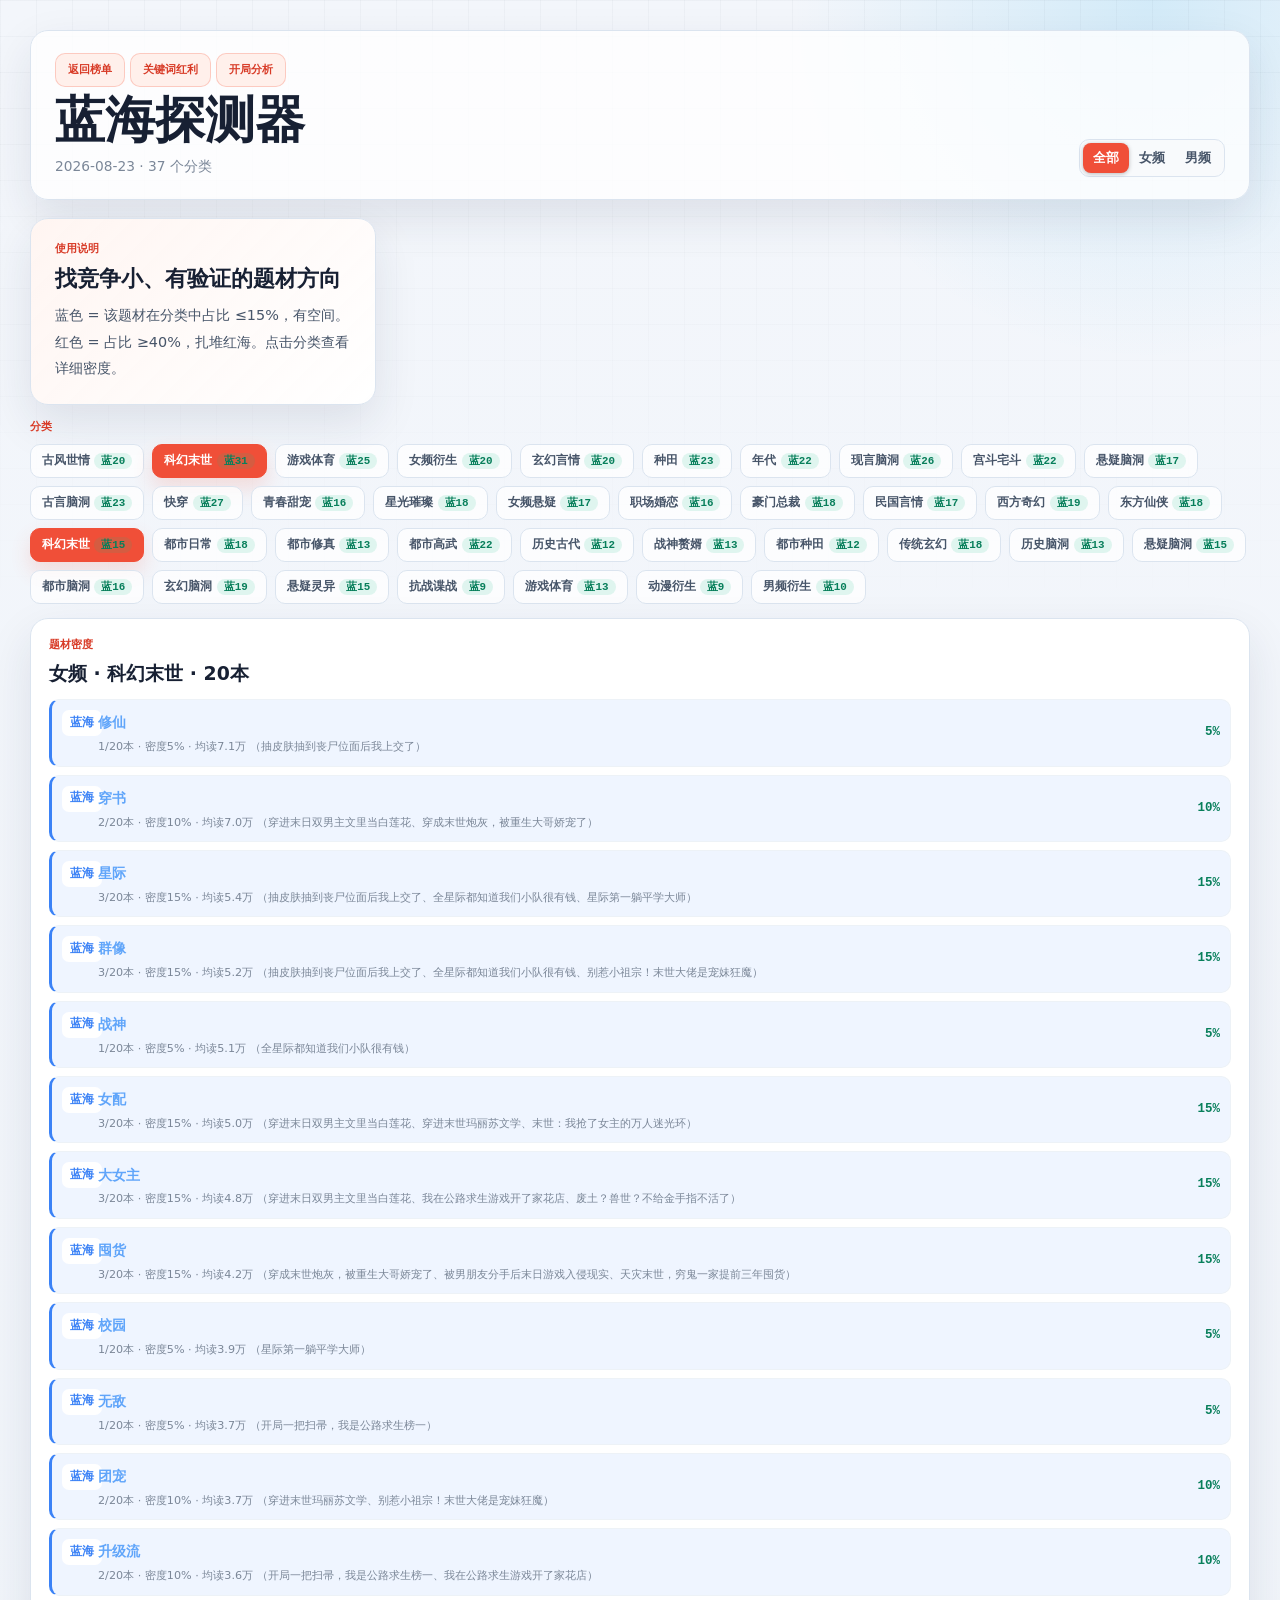
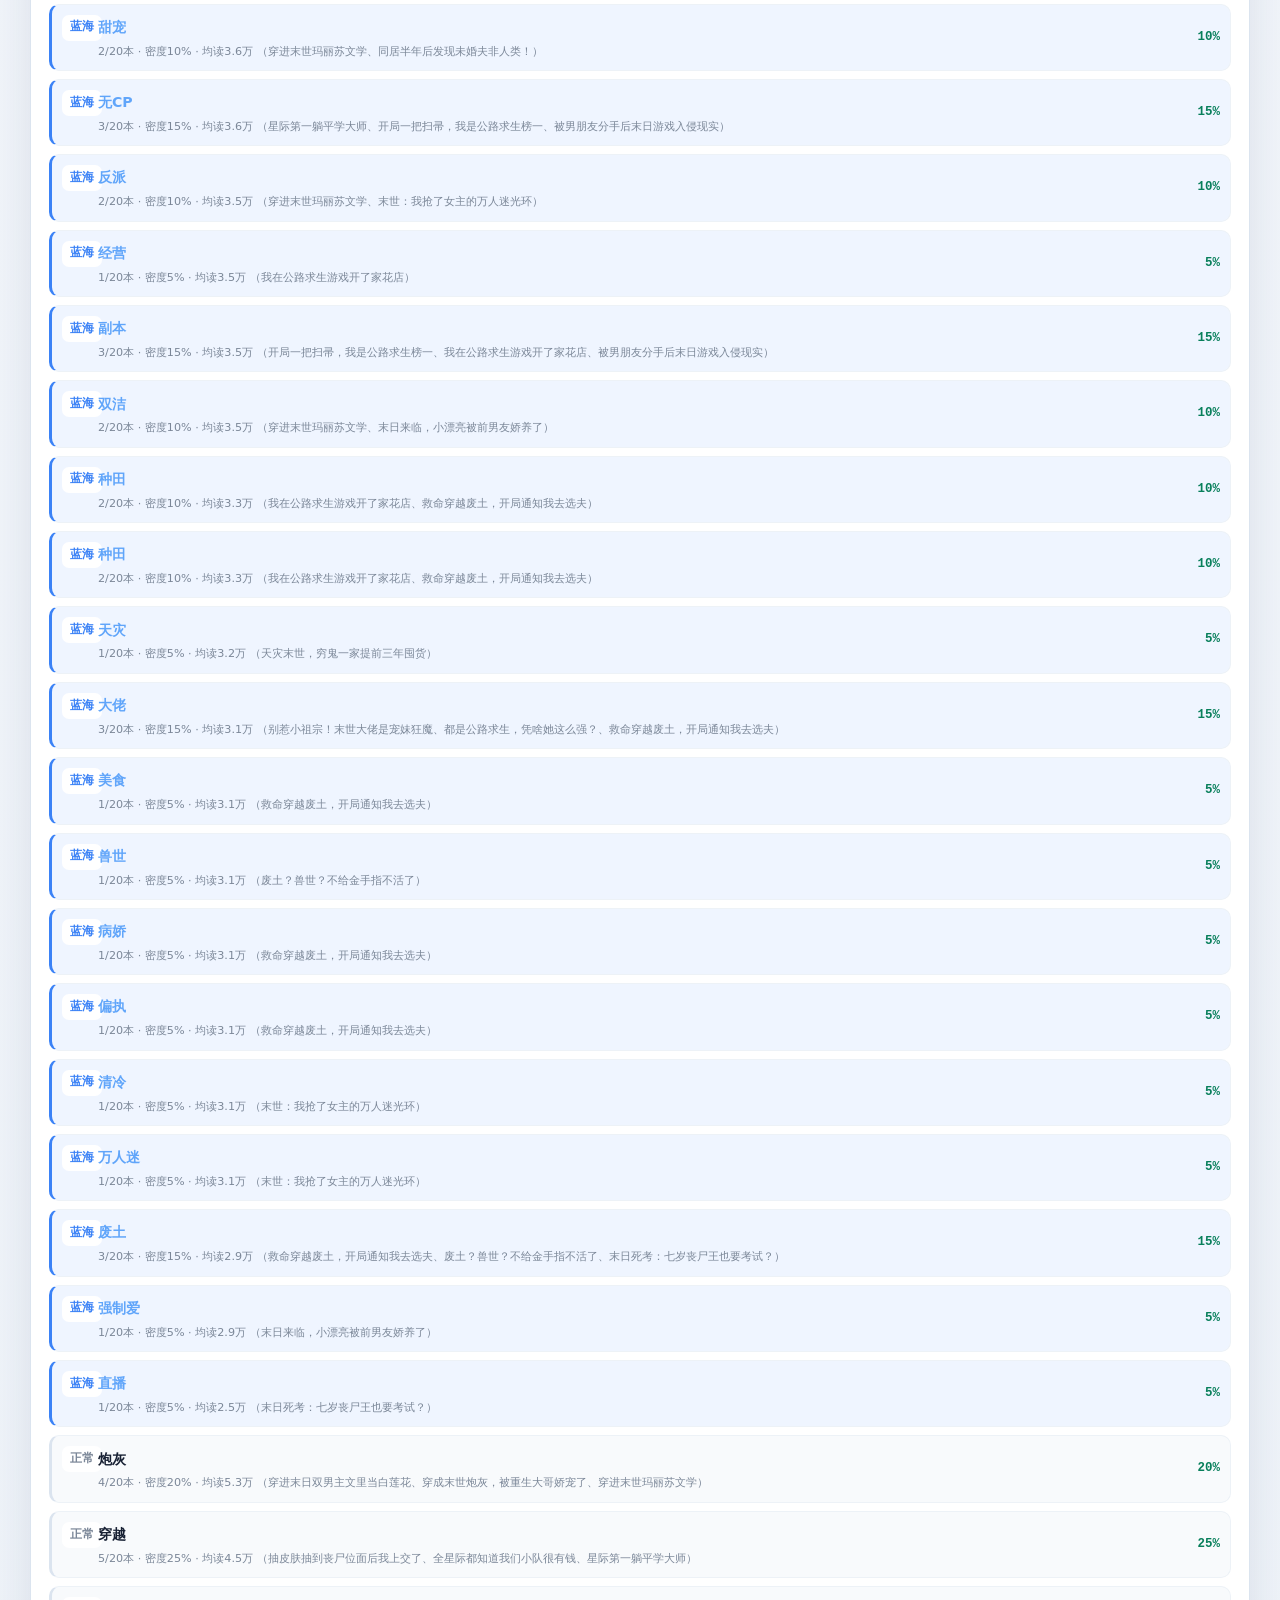
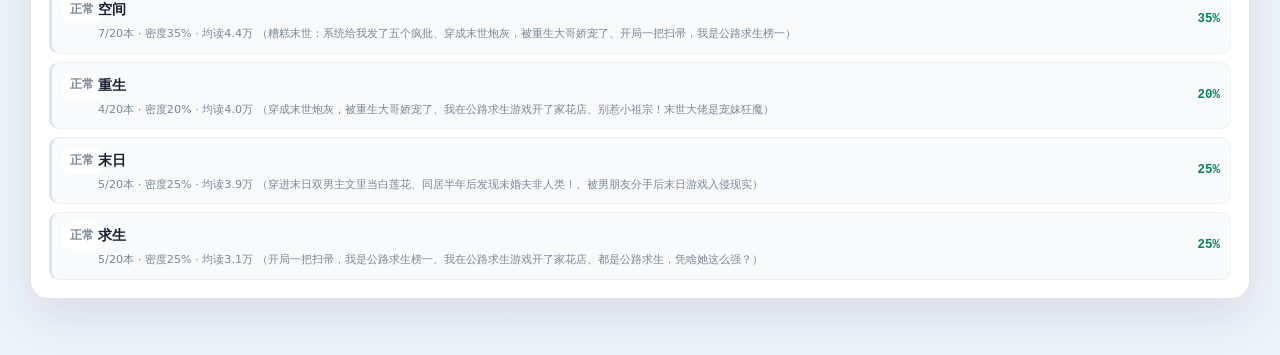
==== blueocean.html @ a1add248 "feat: 新增书名关键词分析 + 蓝海探测器 + 新上榜开局分析 三大作者辅助分析工具：  1. 书名关键词红利 (keyword.html)    - 统计上榜书名中高频关键词的出现频次和平均阅读" ====
<!DOCTYPE html>
<html lang="zh-CN">
<head>
    <meta charset="UTF-8">
    <meta name="viewport" content="width=device-width, initial-scale=1.0">
    <title>蓝海探测器 · 番茄新书榜</title>
    <link rel="stylesheet" href="css/style.css">
    <meta name="description" content="分析各分类题材密度，发现竞争蓝海方向。">
</head>
<body class="trend-page">
    <div class="trend-shell">
        <header class="trend-topbar">
            <div>
                <a href="index.html" class="back-link">返回榜单</a>
                <a href="keyword.html" class="back-link">关键词红利</a>
                <a href="opening.html" class="back-link">开局分析</a>
                <h1>蓝海探测器</h1>
                <p id="bo-subtitle">加载中...</p>
            </div>
            <div class="trend-controls">
                <div class="channel-switcher channel-switcher-inline">
                    <button class="channel-btn active" data-channel="all">全部</button>
                    <button class="channel-btn" data-channel="female">女频</button>
                    <button class="channel-btn" data-channel="male">男频</button>
                </div>
            </div>
        </header>

        <main>
            <section class="market-board">
                <article class="market-summary-card">
                    <span class="panel-kicker">使用说明</span>
                    <h2>找竞争小、有验证的题材方向</h2>
                    <p>蓝色 = 该题材在分类中占比 ≤15%，有空间。红色 = 占比 ≥40%，扎堆红海。点击分类查看详细密度。</p>
                </article>
            </section>

            <section class="type-filter-panel">
                <span class="panel-kicker">分类</span>
                <div id="bo-category-buttons" class="trend-category-buttons"></div>
            </section>

            <section class="trend-grid">
                <article class="trend-block trend-block-wide">
                    <span class="panel-kicker">题材密度</span>
                    <h2 id="bo-current-cat">请选择分类</h2>
                    <div id="bo-tag-list" class="compact-list"></div>
                </article>
            </section>
        </main>
    </div>
    <script src="js/blueocean.js"></script>
</body>
</html>
---- css/style.css ----
/* ============================================================
   Fanqie Rank Tracker - Tomato Signal Dashboard
   Based on Open Design "dashboard": compact cards, cool surfaces,
   status-first information design. Adapted with Fanqie tomato red
   and readable Chinese data typography.
   ============================================================ */

:root {
    --bg: #f3f6fb;
    --bg-strong: #e8eef7;
    --surface: #ffffff;
    --surface-soft: #f8fafc;
    --surface-tint: #fff4f0;
    --surface-cool: #eef6ff;
    --panel: rgba(255, 255, 255, 0.86);
    --panel-solid: #ffffff;
    --border: #dbe4ef;
    --border-soft: #edf2f7;
    --border-strong: #c8d4e3;

    --text-primary: #172033;
    --text-secondary: #475569;
    --text-muted: #7b8798;
    --text-faint: #a8b3c3;

    --accent: #f04f38;
    --accent-strong: #d83b27;
    --accent-soft: rgba(240, 79, 56, 0.1);
    --accent-wash: #fff0eb;
    --accent-on: #ffffff;

    --info: #0ea5e9;
    --info-soft: rgba(14, 165, 233, 0.1);
    --green: #10b981;
    --green-soft: rgba(16, 185, 129, 0.12);
    --red: #ef4444;
    --red-soft: rgba(239, 68, 68, 0.1);
    --amber: #f59e0b;
    --amber-soft: rgba(245, 158, 11, 0.13);
    --purple: #7c3aed;

    --shadow-card: 0 18px 46px rgba(25, 39, 64, 0.1);
    --shadow-hover: 0 22px 54px rgba(25, 39, 64, 0.16);
    --ring: 0 0 0 4px rgba(240, 79, 56, 0.14);

    --radius-xl: 18px;
    --radius-lg: 14px;
    --radius-md: 10px;
    --radius-sm: 7px;
    --radius-pill: 999px;

    --sidebar-w: 282px;
    --font-display: Inter, "PingFang SC", "Microsoft YaHei", system-ui, sans-serif;
    --font-body: Inter, "PingFang SC", "Microsoft YaHei", system-ui, sans-serif;
    --font-mono: "IBM Plex Mono", "SFMono-Regular", Consolas, ui-monospace, monospace;
}

* {
    box-sizing: border-box;
    margin: 0;
    padding: 0;
}

html {
    color-scheme: light;
}

body {
    min-height: 100vh;
    background:
        radial-gradient(circle at top left, rgba(240, 79, 56, 0.12), transparent 360px),
        radial-gradient(circle at 85% 0, rgba(14, 165, 233, 0.12), transparent 320px),
        linear-gradient(180deg, var(--bg) 0%, #eef3f9 100%);
    color: var(--text-primary);
    font-family: var(--font-body);
    font-size: 15px;
    line-height: 1.55;
    overflow-x: hidden;
    -webkit-font-smoothing: antialiased;
    text-rendering: optimizeLegibility;
}

body::before {
    content: "";
    position: fixed;
    inset: 0;
    pointer-events: none;
    background-image:
        linear-gradient(rgba(23, 32, 51, 0.035) 1px, transparent 1px),
        linear-gradient(90deg, rgba(23, 32, 51, 0.035) 1px, transparent 1px);
    background-size: 36px 36px;
    mask-image: linear-gradient(180deg, rgba(0, 0, 0, 0.85), transparent 70%);
    z-index: -1;
}

button,
select,
input {
    font: inherit;
}

button,
a,
select {
    -webkit-tap-highlight-color: transparent;
}

button:focus-visible,
a:focus-visible,
select:focus-visible,
input:focus-visible {
    outline: none;
    box-shadow: var(--ring);
}

::selection {
    background: rgba(240, 79, 56, 0.2);
    color: var(--text-primary);
}

::-webkit-scrollbar {
    width: 10px;
    height: 10px;
}

::-webkit-scrollbar-track {
    background: transparent;
}

::-webkit-scrollbar-thumb {
    background: #cbd6e4;
    border: 3px solid transparent;
    border-radius: var(--radius-pill);
    background-clip: content-box;
}

::-webkit-scrollbar-thumb:hover {
    background: #aebbd0;
    border: 3px solid transparent;
    background-clip: content-box;
}

.app-container {
    display: flex;
    min-height: 100vh;
}

/* ===== Sidebar ===== */
.sidebar {
    width: var(--sidebar-w);
    flex-shrink: 0;
    position: sticky;
    top: 0;
    z-index: 100;
    height: 100vh;
    padding: 24px 14px;
    overflow-y: auto;
    background: rgba(255, 255, 255, 0.78);
    border-right: 1px solid var(--border);
    backdrop-filter: blur(18px);
    -webkit-backdrop-filter: blur(18px);
    transition: transform 0.22s cubic-bezier(0.2, 0, 0, 1);
}

.sidebar-header {
    margin-bottom: 22px;
    padding: 14px 12px 18px;
    border-bottom: 1px solid var(--border-soft);
}

.sidebar-header h1 {
    position: relative;
    padding-left: 18px;
    color: var(--text-primary);
    font-family: var(--font-display);
    font-size: 1.2rem;
    font-weight: 760;
    line-height: 1.2;
}

.sidebar-header h1::before {
    content: "";
    position: absolute;
    left: 0;
    top: 0.18em;
    width: 8px;
    height: 1.05em;
    border-radius: var(--radius-pill);
    background: linear-gradient(180deg, var(--accent), var(--info));
}

.sidebar-subtitle {
    margin-top: 7px;
    color: var(--text-secondary);
    font-size: 0.78rem;
    font-weight: 650;
}

.update-date {
    display: inline-flex;
    margin-top: 10px;
    padding: 5px 8px;
    border: 1px solid var(--border);
    border-radius: var(--radius-sm);
    background: var(--surface-soft);
    color: var(--text-muted);
    font-family: var(--font-mono);
    font-size: 0.68rem;
    font-weight: 650;
}

/* ========== Channel Switcher ========== */
.channel-switcher {
    display: flex;
    gap: 0;
    margin-bottom: 12px;
    padding: 3px;
    background: var(--surface-soft);
    border: 1px solid var(--border);
    border-radius: var(--radius-md);
}

.channel-switcher.channel-switcher-inline {
    margin-bottom: 0;
    flex-shrink: 0;
}

.channel-btn {
    flex: 1;
    padding: 6px 12px;
    border: none;
    background: transparent;
    color: var(--text-secondary);
    font-size: 0.8rem;
    font-weight: 600;
    cursor: pointer;
    border-radius: calc(var(--radius-md) - 2px);
    transition: background-color 0.18s ease, color 0.18s ease;
    white-space: nowrap;
}

.channel-btn:hover {
    color: var(--text-primary);
    background: var(--surface);
}

.channel-btn.active {
    background: var(--accent);
    color: #fff;
    box-shadow: 0 1px 4px rgba(0,0,0,0.25);
}

.channel-switcher-inline .channel-btn {
    flex: 0 0 auto;
    padding: 5px 10px;
}

/* ========== Channel Headers in sidebar ========== */
.category-nav li.channel-header {
    min-height: auto;
    padding: 14px 10px 4px;
    font-size: 0.68rem;
    font-weight: 700;
    text-transform: uppercase;
    letter-spacing: 0.08em;
    color: var(--text-muted);
    cursor: default;
    border: none;
    background: transparent;
}

.category-nav li.channel-header:hover {
    background: transparent;
    color: var(--text-muted);
}

.category-nav ul {
    list-style: none;
}

.category-nav li {
    min-height: 38px;
    margin-bottom: 4px;
    padding: 9px 10px;
    border: 1px solid transparent;
    border-radius: var(--radius-md);
    color: var(--text-secondary);
    cursor: pointer;
    display: flex;
    align-items: center;
    justify-content: space-between;
    gap: 8px;
    font-size: 0.88rem;
    font-weight: 620;
    transition:
        background-color 0.18s ease,
        border-color 0.18s ease,
        color 0.18s ease,
        transform 0.18s ease;
}

.category-nav li:hover {
    background: var(--surface-soft);
    border-color: var(--border);
    color: var(--text-primary);
    transform: translateX(2px);
}

.category-nav li.active {
    background: var(--accent-wash);
    border-color: rgba(240, 79, 56, 0.22);
    color: var(--accent-strong);
}

.cat-badge {
    min-width: 28px;
    padding: 2px 7px;
    border-radius: var(--radius-pill);
    font-family: var(--font-mono);
    font-size: 0.68rem;
    font-weight: 760;
    text-align: center;
}

.cat-badge.new {
    background: var(--green-soft);
    color: #087f5b;
}

/* ===== Main Layout ===== */
.main-content {
    flex: 1;
    min-width: 0;
    padding: 28px 34px 48px;
}

.main-header {
    display: flex;
    align-items: flex-start;
    justify-content: space-between;
    gap: 20px;
    margin-bottom: 20px;
}

.header-left {
    flex-shrink: 0;
    min-width: 0;
}

.main-header h2 {
    color: var(--text-primary);
    font-family: var(--font-display);
    font-size: clamp(1.65rem, 2.4vw, 2.35rem);
    font-weight: 780;
    line-height: 1.08;
    letter-spacing: 0;
}

.main-header h2::after {
    content: "排名追踪 / 趋势信号";
    display: block;
    margin-top: 8px;
    color: var(--text-muted);
    font-family: var(--font-body);
    font-size: 0.78rem;
    font-weight: 650;
}

.ranking-basis-tag {
    display: inline-flex;
    margin-top: 10px;
    padding: 5px 8px;
    border: 1px solid rgba(240, 79, 56, 0.2);
    border-radius: var(--radius-sm);
    background: var(--accent-wash);
    color: var(--accent-strong);
    font-size: 0.7rem;
    font-weight: 720;
}

.header-right {
    display: flex;
    align-items: center;
    justify-content: flex-end;
    flex-wrap: wrap;
    gap: 10px;
}

.github-link-btn,
.shorts-link-btn,
.trend-link-btn,
.preset-btn,
.date-picker-btn,
.date-nav-btn,
.mobile-menu-btn,
.range-btn,
.category-chip,
.back-link,
.source-link-btn,
.hot-type-row,
.book-copy-btn {
    transition:
        background-color 0.18s ease,
        border-color 0.18s ease,
        color 0.18s ease,
        box-shadow 0.18s ease,
        transform 0.18s ease;
}

.github-link-btn {
    min-height: 36px;
    padding: 8px 12px;
    border: 1px solid var(--border);
    border-radius: var(--radius-md);
    background: var(--surface);
    color: var(--text-primary);
    display: inline-flex;
    align-items: center;
    justify-content: center;
    gap: 7px;
    font-size: 0.78rem;
    font-weight: 760;
    text-decoration: none;
    white-space: nowrap;
}

.github-link-btn svg {
    width: 16px;
    height: 16px;
    fill: currentColor;
    flex: 0 0 auto;
}

.github-link-btn:hover {
    border-color: var(--text-primary);
    background: var(--text-primary);
    color: #ffffff;
    transform: translateY(-1px);
}

.shorts-link-btn {
    min-height: 36px;
    padding: 8px 14px;
    border: 1px solid rgba(240, 79, 56, 0.28);
    border-radius: var(--radius-md);
    background: var(--surface);
    color: var(--accent-strong);
    display: inline-flex;
    align-items: center;
    justify-content: center;
    font-size: 0.78rem;
    font-weight: 760;
    text-decoration: none;
    white-space: nowrap;
}

.shorts-link-btn:hover {
    border-color: var(--accent);
    background: var(--accent-wash);
    transform: translateY(-1px);
}

.trend-link-btn {
    min-height: 36px;
    padding: 8px 14px;
    border: 1px solid rgba(240, 79, 56, 0.24);
    border-radius: var(--radius-md);
    background: var(--accent);
    color: var(--accent-on);
    display: inline-flex;
    align-items: center;
    justify-content: center;
    font-size: 0.78rem;
    font-weight: 760;
    text-decoration: none;
    white-space: nowrap;
    box-shadow: 0 10px 20px rgba(240, 79, 56, 0.18);
}

.trend-link-btn:hover {
    background: var(--accent-strong);
    transform: translateY(-1px);
}

.date-presets,
.trend-range {
    display: inline-flex;
    gap: 4px;
    padding: 4px;
    border: 1px solid var(--border);
    border-radius: var(--radius-md);
    background: rgba(255, 255, 255, 0.7);
}

.preset-btn,
.range-btn {
    height: 28px;
    padding: 0 12px;
    border: 0;
    border-radius: var(--radius-sm);
    background: transparent;
    color: var(--text-muted);
    cursor: pointer;
    font-size: 0.75rem;
    font-weight: 720;
    white-space: nowrap;
}

.preset-btn:hover,
.range-btn:hover {
    background: var(--surface-soft);
    color: var(--text-primary);
}

.preset-btn.active,
.range-btn.active {
    background: var(--text-primary);
    color: #ffffff;
}

.date-picker-wrap {
    display: inline-flex;
    align-items: center;
    gap: 5px;
    position: relative;
}

.date-picker-btn {
    min-height: 36px;
    padding: 8px 12px;
    border: 1px solid var(--border);
    border-radius: var(--radius-md);
    background: var(--surface);
    color: var(--text-secondary);
    cursor: pointer;
    display: inline-flex;
    align-items: center;
    gap: 7px;
    font-family: var(--font-mono);
    font-size: 0.76rem;
    font-weight: 650;
    white-space: nowrap;
}

.date-picker-btn:hover {
    border-color: rgba(240, 79, 56, 0.28);
    color: var(--accent-strong);
}

.date-picker-btn .date-icon {
    color: var(--accent);
    font-size: 0.76rem;
}

.date-nav-btn {
    width: 34px;
    height: 34px;
    border: 1px solid var(--border);
    border-radius: var(--radius-md);
    background: var(--surface);
    color: var(--text-muted);
    cursor: pointer;
    display: inline-flex;
    align-items: center;
    justify-content: center;
    font-size: 0.68rem;
}

.date-nav-btn:hover:not(:disabled) {
    border-color: var(--accent);
    color: var(--accent-strong);
    transform: translateY(-1px);
}

.date-nav-btn:disabled {
    opacity: 0.42;
    cursor: not-allowed;
}

.date-picker-btn.is-historical {
    background: var(--accent-wash);
    border-color: rgba(240, 79, 56, 0.28);
    color: var(--accent-strong);
}

.date-input-hidden {
    position: absolute;
    top: 100%;
    right: 0;
    width: 0;
    height: 0;
    border: 0;
    opacity: 0;
    pointer-events: none;
}

.mobile-menu-btn {
    display: none;
    width: 38px;
    height: 38px;
    border: 1px solid var(--border);
    border-radius: var(--radius-md);
    background: var(--surface);
    color: var(--text-primary);
    cursor: pointer;
    font-size: 1rem;
}

.mobile-menu-btn:hover {
    border-color: var(--accent);
    color: var(--accent);
}

/* ===== Trend Panel ===== */
.trend-panel {
    display: grid;
    grid-template-columns: 1fr;
    margin-bottom: 20px;
}

.trend-ai {
    position: relative;
    min-height: 160px;
    padding: 22px 24px 24px;
    border: 1px solid rgba(240, 79, 56, 0.18);
    border-radius: var(--radius-xl);
    background:
        linear-gradient(135deg, rgba(255, 244, 240, 0.9), rgba(255, 255, 255, 0.96)),
        var(--surface);
    box-shadow: var(--shadow-card);
    overflow: hidden;
}

.trend-ai::before {
    content: "";
    position: absolute;
    inset: 0 auto 0 0;
    width: 5px;
    background: linear-gradient(180deg, var(--accent), var(--amber), var(--info));
}

.ai-label,
.panel-kicker,
.back-link {
    color: var(--accent-strong);
    font-family: var(--font-mono);
    font-size: 0.68rem;
    font-weight: 760;
    letter-spacing: 0;
    text-transform: uppercase;
}

.ai-label {
    margin-bottom: 12px;
}

.ai-content {
    color: var(--text-secondary);
    font-size: 0.92rem;
    line-height: 1.85;
    white-space: pre-wrap;
    user-select: text;
}

.ai-content strong,
.summary-item strong {
    padding: 1px 5px;
    border-radius: 4px;
    background: var(--accent-soft);
    color: var(--accent-strong);
    font-weight: 760;
}

.ai-content em {
    color: #087f5b;
    font-style: normal;
    font-weight: 720;
}

.ai-content .cursor {
    display: inline-block;
    width: 2px;
    height: 1.05em;
    margin-left: 2px;
    background: var(--accent);
    vertical-align: text-bottom;
    animation: blink 0.8s steps(1) infinite;
}

@keyframes blink {
    0%, 100% { opacity: 1; }
    50% { opacity: 0; }
}

.ai-loading,
.muted-line {
    color: var(--text-muted);
    font-size: 0.86rem;
}

/* ===== Book Grid ===== */
.books-waterfall {
    display: grid;
    grid-template-columns: repeat(auto-fill, minmax(292px, 1fr));
    gap: 16px;
    align-items: start;
}

.book-card {
    position: relative;
    display: grid;
    grid-template-columns: 98px minmax(0, 1fr);
    min-height: 188px;
    overflow: hidden;
    border: 1px solid var(--border);
    border-radius: var(--radius-xl);
    background: var(--surface);
    color: inherit;
    text-decoration: none;
    box-shadow: var(--shadow-card);
    user-select: text;
    -webkit-user-select: text;
    transition:
        border-color 0.2s ease,
        box-shadow 0.2s ease,
        transform 0.2s ease;
}

.book-card:hover {
    border-color: rgba(240, 79, 56, 0.3);
    box-shadow: var(--shadow-hover);
    transform: translateY(-3px);
}

.book-cover {
    min-height: 188px;
    background:
        linear-gradient(135deg, rgba(240, 79, 56, 0.18), rgba(14, 165, 233, 0.12)),
        var(--surface-cool);
    overflow: hidden;
    position: relative;
}

.book-cover img {
    width: 100%;
    height: 100%;
    min-height: 188px;
    object-fit: cover;
    display: block;
    transition: transform 0.5s ease;
}

.book-card:hover .book-cover img {
    transform: scale(1.04);
}

.no-cover {
    height: 100%;
    min-height: 188px;
    padding: 12px;
    color: var(--text-muted);
    display: flex;
    align-items: center;
    justify-content: center;
    font-size: 0.78rem;
    text-align: center;
}

.book-info {
    min-width: 0;
    padding: 14px 14px 13px;
    display: flex;
    flex-direction: column;
    gap: 8px;
}

.book-title {
    color: var(--text-primary);
    display: -webkit-box;
    overflow: hidden;
    font-family: var(--font-display);
    font-size: 0.98rem;
    font-weight: 760;
    letter-spacing: 0;
    line-height: 1.45;
    -webkit-box-orient: vertical;
    -webkit-line-clamp: 2;
}

.book-meta {
    display: flex;
    align-items: center;
    justify-content: space-between;
    gap: 8px;
    color: var(--text-muted);
    font-size: 0.75rem;
}

.book-author {
    min-width: 0;
    overflow: hidden;
    color: var(--text-secondary);
    font-weight: 650;
    text-overflow: ellipsis;
    white-space: nowrap;
}

.book-reads {
    flex-shrink: 0;
    padding: 3px 7px;
    border: 1px solid rgba(240, 79, 56, 0.18);
    border-radius: var(--radius-pill);
    background: var(--accent-wash);
    color: var(--accent-strong);
    font-family: var(--font-mono);
    font-size: 0.68rem;
    font-weight: 700;
}

.book-intro {
    color: var(--text-muted);
    display: -webkit-box;
    overflow: hidden;
    font-size: 0.78rem;
    line-height: 1.65;
    -webkit-box-orient: vertical;
    -webkit-line-clamp: 3;
}

.book-rank {
    position: absolute;
    left: 10px;
    top: 10px;
    z-index: 10;
    min-width: 32px;
    padding: 4px 8px;
    border: 1px solid rgba(255, 255, 255, 0.42);
    border-radius: var(--radius-md);
    background: rgba(23, 32, 51, 0.78);
    color: #ffffff;
    font-family: var(--font-mono);
    font-size: 0.76rem;
    font-weight: 800;
    text-align: center;
    backdrop-filter: blur(10px);
    -webkit-backdrop-filter: blur(10px);
}

.rank-1 {
    background: linear-gradient(135deg, #ff6a3d, #f59e0b);
    border-color: transparent;
}

.rank-2 {
    background: linear-gradient(135deg, #64748b, #94a3b8);
    border-color: transparent;
}

.rank-3 {
    background: linear-gradient(135deg, #9a6b3d, #d19b61);
    border-color: transparent;
}

.book-change {
    position: absolute;
    right: 10px;
    top: 10px;
    z-index: 10;
    padding: 4px 8px;
    border-radius: var(--radius-md);
    background: rgba(255, 255, 255, 0.86);
    border: 1px solid var(--border);
    font-family: var(--font-mono);
    font-size: 0.68rem;
    font-weight: 800;
    backdrop-filter: blur(10px);
    -webkit-backdrop-filter: blur(10px);
}

.book-change.up {
    color: #087f5b;
}

.book-change.down {
    color: #b91c1c;
}

.book-change.new {
    color: #9a5b00;
}

.book-copy-btn {
    width: max-content;
    max-width: 100%;
    margin-top: auto;
    padding: 6px 10px;
    border: 1px solid var(--border);
    border-radius: var(--radius-md);
    background: var(--surface-soft);
    color: var(--text-secondary);
    cursor: pointer;
    font-size: 0.74rem;
    font-weight: 720;
    white-space: nowrap;
}

.book-copy-btn:hover {
    border-color: rgba(240, 79, 56, 0.28);
    background: var(--accent-wash);
    color: var(--accent-strong);
    transform: translateY(-1px);
}

.book-copy-btn.copied {
    border-color: rgba(16, 185, 129, 0.24);
    background: var(--green-soft);
    color: #087f5b;
}

.empty-state {
    grid-column: 1 / -1;
    padding: 56px 20px;
    border: 1px dashed var(--border-strong);
    border-radius: var(--radius-xl);
    background: rgba(255, 255, 255, 0.72);
    color: var(--text-secondary);
    text-align: center;
}

.empty-state p {
    margin-bottom: 6px;
    font-size: 1rem;
    font-weight: 720;
}

.empty-state .empty-hint {
    color: var(--text-muted);
    font-size: 0.84rem;
    font-weight: 500;
}

/* ===== Book Detail Page ===== */
.book-page {
    min-height: 100vh;
}

.book-shell {
    width: min(1120px, calc(100% - 48px));
    margin: 0 auto;
    padding: 28px 0 56px;
}

.book-topbar {
    margin-bottom: 16px;
    display: flex;
    align-items: center;
    justify-content: space-between;
    gap: 12px;
}

.book-detail-page {
    display: grid;
    gap: 16px;
}

.book-loading,
.book-empty-state {
    padding: 42px 24px;
    border: 1px solid var(--border);
    border-radius: var(--radius-xl);
    background: var(--panel-solid);
    color: var(--text-secondary);
    box-shadow: var(--shadow-card);
    text-align: center;
}

.book-empty-state p {
    margin-bottom: 14px;
    font-weight: 720;
}

.book-detail-hero {
    padding: 22px;
    border: 1px solid var(--border);
    border-radius: var(--radius-xl);
    background:
        linear-gradient(135deg, rgba(255, 244, 240, 0.88), rgba(255, 255, 255, 0.95)),
        var(--surface);
    box-shadow: var(--shadow-card);
    display: grid;
    grid-template-columns: 180px minmax(0, 1fr);
    gap: 22px;
}

.detail-cover {
    min-height: 256px;
    overflow: hidden;
    border-radius: var(--radius-lg);
    background:
        linear-gradient(135deg, rgba(240, 79, 56, 0.18), rgba(14, 165, 233, 0.12)),
        var(--surface-cool);
}

.detail-cover img {
    width: 100%;
    height: 100%;
    min-height: 256px;
    object-fit: cover;
    display: block;
}

.detail-main {
    min-width: 0;
    display: flex;
    flex-direction: column;
    align-items: flex-start;
}

.detail-main h1 {
    margin-bottom: 8px;
    color: var(--text-primary);
    font-family: var(--font-display);
    font-size: clamp(1.7rem, 3vw, 2.6rem);
    font-weight: 800;
    line-height: 1.12;
}

.detail-author {
    color: var(--text-secondary);
    font-size: 0.9rem;
    font-weight: 650;
}

.detail-stats {
    width: 100%;
    margin: 18px 0;
    display: grid;
    grid-template-columns: repeat(3, minmax(0, 1fr));
    gap: 10px;
}

.detail-stats span {
    min-width: 0;
    padding: 12px;
    border: 1px solid var(--border-soft);
    border-radius: var(--radius-md);
    background: rgba(255, 255, 255, 0.7);
}

.detail-stats strong,
.detail-stats small {
    display: block;
}

.detail-stats strong {
    color: var(--accent-strong);
    font-family: var(--font-mono);
    font-size: 1rem;
    font-weight: 800;
}

.detail-stats small {
    margin-top: 4px;
    color: var(--text-muted);
    font-size: 0.72rem;
    font-weight: 700;
}

.detail-intro {
    color: var(--text-secondary);
    font-size: 0.92rem;
    line-height: 1.9;
}

.source-link-btn {
    min-height: 38px;
    padding: 9px 14px;
    border: 1px solid rgba(240, 79, 56, 0.24);
    border-radius: var(--radius-md);
    background: var(--accent);
    color: var(--accent-on);
    display: inline-flex;
    align-items: center;
    justify-content: center;
    font-size: 0.82rem;
    font-weight: 760;
    text-decoration: none;
    white-space: nowrap;
    box-shadow: 0 10px 20px rgba(240, 79, 56, 0.18);
}

.detail-actions {
    margin-top: 18px;
    display: flex;
    flex-wrap: wrap;
    gap: 10px;
}

.detail-actions .book-copy-btn {
    min-height: 38px;
    margin-top: 0;
}

.source-link-btn:hover {
    background: var(--accent-strong);
    transform: translateY(-1px);
}

.book-detail-grid {
    display: grid;
    grid-template-columns: minmax(0, 1.4fr) minmax(280px, 0.8fr);
    gap: 16px;
}

.detail-panel {
    padding: 18px;
    border: 1px solid var(--border);
    border-radius: var(--radius-xl);
    background: var(--panel-solid);
    box-shadow: var(--shadow-card);
}

.detail-panel h2 {
    margin-bottom: 14px;
    color: var(--text-primary);
    font-size: 1.18rem;
    font-weight: 760;
}

.reads-chart-wrap {
    width: 100%;
    overflow-x: auto;
}

.reads-chart-frame {
    position: relative;
    min-width: 620px;
}

.reads-chart {
    display: block;
    width: 100%;
    height: auto;
}

.chart-grid {
    stroke: rgba(219, 228, 239, 0.72);
    stroke-width: 1;
}

.chart-axis-base {
    stroke: var(--border-strong);
    stroke-width: 1;
}

.chart-axis-label,
.chart-date-label {
    fill: var(--text-muted);
    font-family: var(--font-mono);
    font-size: 0.68rem;
    font-weight: 650;
}

.reads-line {
    fill: none;
    stroke: var(--accent);
    stroke-width: 2.4;
    stroke-linecap: round;
    stroke-linejoin: round;
}

.chart-hover-line {
    opacity: 0;
    stroke: var(--border-strong);
    stroke-dasharray: 4 4;
    stroke-width: 1;
}

.chart-hover-line.show {
    opacity: 1;
}

.reads-hover-point {
    opacity: 0;
    fill: var(--accent);
    stroke: #ffffff;
    stroke-width: 2.4;
}

.reads-hover-point.show {
    opacity: 1;
}

.chart-hit-area {
    fill: transparent;
    cursor: crosshair;
    pointer-events: all;
}

.reads-tooltip {
    position: absolute;
    z-index: 5;
    min-width: 178px;
    padding: 14px 16px;
    border: 1px solid var(--border-soft);
    border-radius: var(--radius-sm);
    background: var(--surface);
    box-shadow: var(--shadow-card);
    color: var(--text-secondary);
    pointer-events: none;
}

.reads-tooltip time {
    display: block;
    margin-bottom: 10px;
    padding-bottom: 10px;
    border-bottom: 1px solid var(--border-soft);
    color: var(--text-muted);
    font-family: var(--font-mono);
    font-size: 0.74rem;
    font-weight: 650;
}

.reads-tooltip div {
    display: grid;
    grid-template-columns: auto 1fr auto;
    align-items: center;
    gap: 8px;
    font-size: 0.8rem;
}

.reads-tooltip i {
    width: 7px;
    height: 7px;
    border-radius: var(--radius-pill);
    background: var(--accent);
}

.reads-tooltip strong {
    color: var(--text-primary);
    font-family: var(--font-mono);
    font-size: 0.78rem;
    font-weight: 800;
}

.book-history-list {
    display: flex;
    flex-direction: column;
}

.book-history-row {
    padding: 10px 0;
    border-bottom: 1px solid var(--border-soft);
    display: grid;
    grid-template-columns: minmax(76px, auto) minmax(0, 1fr) auto;
    align-items: center;
    gap: 10px;
}

.book-history-row:last-child {
    border-bottom: 0;
}

.book-history-row time {
    color: var(--accent-strong);
    font-family: var(--font-mono);
    font-size: 0.72rem;
    font-weight: 760;
}

.book-history-row strong {
    min-width: 0;
    overflow: hidden;
    color: var(--text-primary);
    font-size: 0.82rem;
    font-weight: 720;
    text-overflow: ellipsis;
    white-space: nowrap;
}

.book-history-row span {
    color: #087f5b;
    font-family: var(--font-mono);
    font-size: 0.74rem;
    font-weight: 800;
}

.copy-toast {
    position: fixed;
    left: 50%;
    bottom: 28px;
    z-index: 9999;
    padding: 10px 18px;
    border: 1px solid rgba(16, 185, 129, 0.22);
    border-radius: var(--radius-pill);
    background: rgba(255, 255, 255, 0.92);
    box-shadow: var(--shadow-card);
    color: #087f5b;
    font-size: 0.8rem;
    font-weight: 720;
    opacity: 0;
    pointer-events: none;
    transform: translateX(-50%) translateY(16px);
    transition: all 0.22s ease;
}

.copy-toast.show {
    opacity: 1;
    transform: translateX(-50%) translateY(0);
}

/* ===== Short Recommendations Page ===== */
.short-page {
    --short-bg: #eef3f9;
    --short-grid: rgba(23, 32, 51, 0.032);
    min-height: 100dvh;
    background:
        radial-gradient(circle at 12% -8%, rgba(240, 79, 56, 0.15), transparent 360px),
        radial-gradient(circle at 92% 2%, rgba(14, 165, 233, 0.1), transparent 340px),
        var(--short-bg);
}

.short-page::before {
    background-image:
        linear-gradient(var(--short-grid) 1px, transparent 1px),
        linear-gradient(90deg, var(--short-grid) 1px, transparent 1px);
}

.short-shell {
    width: min(100% - 48px, 1280px);
    margin: 0 auto;
    padding: 28px 0 64px;
}

.short-topbar {
    display: grid;
    grid-template-columns: minmax(0, 1fr) auto;
    align-items: end;
    gap: 28px;
    margin-bottom: 20px;
}

.short-nav {
    display: flex;
    align-items: center;
    flex-wrap: wrap;
    gap: 8px;
    margin-bottom: 18px;
}

.short-heading h1 {
    max-width: 680px;
    font-family: var(--font-display);
    font-size: clamp(2.15rem, 5vw, 4.6rem);
    font-weight: 800;
    letter-spacing: -0.045em;
    line-height: 0.98;
}

.short-heading > p {
    max-width: 46ch;
    margin-top: 12px;
    color: var(--text-secondary);
    font-size: 0.94rem;
}

.short-dataset {
    min-width: 176px;
    padding: 18px;
    border: 1px solid var(--border);
    border-radius: var(--radius-xl);
    background: var(--surface);
    box-shadow: var(--shadow-card);
    display: grid;
    grid-template-columns: auto 1fr;
    align-items: baseline;
    column-gap: 8px;
}

.short-dataset strong {
    color: var(--accent-strong);
    font-family: var(--font-mono);
    font-size: 2rem;
    font-weight: 800;
    line-height: 1;
}

.short-dataset span {
    color: var(--text-secondary);
    font-size: 0.78rem;
    font-weight: 720;
}

.short-dataset small {
    grid-column: 1 / -1;
    margin-top: 9px;
    color: var(--text-muted);
    font-family: var(--font-mono);
    font-size: 0.66rem;
}

.short-filter-panel {
    padding: 18px;
    border: 1px solid var(--border);
    border-radius: var(--radius-xl);
    background: rgba(255, 255, 255, 0.8);
    box-shadow: var(--shadow-card);
    backdrop-filter: blur(16px);
    -webkit-backdrop-filter: blur(16px);
}

.short-filter-copy {
    display: grid;
    grid-template-columns: minmax(0, 1fr) minmax(260px, 360px);
    align-items: end;
    gap: 24px;
    margin-bottom: 14px;
}

.short-filter-copy h2 {
    font-size: 1.08rem;
    font-weight: 780;
}

.short-filter-copy p {
    margin-top: 4px;
    color: var(--text-muted);
    font-size: 0.78rem;
}

.short-search {
    display: grid;
    gap: 6px;
}

.short-search span {
    color: var(--text-secondary);
    font-size: 0.72rem;
    font-weight: 720;
}

.short-search input {
    width: 100%;
    min-height: 42px;
    padding: 9px 12px;
    border: 1px solid var(--border-strong);
    border-radius: var(--radius-md);
    background: var(--surface);
    color: var(--text-primary);
}

.short-search input::placeholder {
    color: var(--text-muted);
}

.short-tag-grid {
    max-height: 220px;
    padding-right: 4px;
    overflow-y: auto;
    display: grid;
    grid-template-columns: repeat(7, minmax(0, 1fr));
    gap: 7px;
}

.short-tag-btn {
    min-width: 0;
    min-height: 38px;
    padding: 7px 9px;
    border: 1px solid var(--border-soft);
    border-radius: var(--radius-sm);
    background: var(--surface-soft);
    color: var(--text-secondary);
    cursor: pointer;
    display: flex;
    align-items: center;
    justify-content: flex-start;
    gap: 6px;
    font-size: 0.76rem;
    font-weight: 680;
    text-align: left;
    transition:
        background-color 0.18s ease,
        border-color 0.18s ease,
        color 0.18s ease,
        transform 0.18s ease;
}

.short-tag-btn span {
    overflow: hidden;
    text-overflow: ellipsis;
    white-space: nowrap;
}

.short-tag-btn small {
    color: var(--text-faint);
    font-family: var(--font-mono);
    font-size: 0.62rem;
}

.short-tag-btn:hover {
    border-color: rgba(240, 79, 56, 0.25);
    background: var(--accent-wash);
    color: var(--accent-strong);
    transform: translateY(-1px);
}

.short-tag-btn.active {
    border-color: var(--accent);
    background: var(--accent);
    color: var(--accent-on);
}

.short-tag-btn.active small {
    color: rgba(255, 255, 255, 0.78);
}

.short-tag-empty {
    grid-column: 1 / -1;
    padding: 18px 4px;
    color: var(--text-muted);
    font-size: 0.82rem;
}

.short-feed-section {
    margin-top: 28px;
}

.short-feed-header {
    display: flex;
    align-items: end;
    justify-content: space-between;
    gap: 24px;
    margin-bottom: 14px;
}

.short-feed-label {
    display: block;
    margin-bottom: 5px;
    color: var(--accent-strong);
    font-size: 0.72rem;
    font-weight: 760;
}

.short-feed-header h2 {
    font-family: var(--font-display);
    font-size: clamp(1.65rem, 3vw, 2.45rem);
    font-weight: 800;
    line-height: 1.05;
}

.short-feed-header p {
    max-width: 38ch;
    color: var(--text-muted);
    font-size: 0.78rem;
    text-align: right;
}

.short-feed {
    display: grid;
    grid-template-columns: repeat(3, minmax(0, 1fr));
    gap: 14px;
}

.short-card {
    min-width: 0;
    min-height: 270px;
    overflow: hidden;
    border: 1px solid var(--border);
    border-radius: var(--radius-xl);
    background: var(--surface);
    box-shadow: var(--shadow-card);
    display: grid;
    grid-template-columns: 154px minmax(0, 1fr);
    transition:
        border-color 0.2s ease,
        box-shadow 0.2s ease,
        transform 0.2s ease;
}

.short-card:hover {
    border-color: rgba(240, 79, 56, 0.3);
    box-shadow: var(--shadow-hover);
    transform: translateY(-2px);
}

.short-card-featured {
    grid-column: 1 / -1;
    min-height: 360px;
    grid-template-columns: minmax(360px, 0.9fr) minmax(0, 1.25fr);
}

.short-cover {
    position: relative;
    min-height: 270px;
    overflow: hidden;
    background: var(--surface-cool);
}

.short-cover-fallback {
    position: absolute;
    inset: 0;
    padding: 24px;
    background:
        linear-gradient(150deg, rgba(240, 79, 56, 0.16), rgba(14, 165, 233, 0.12)),
        var(--surface-cool);
    color: var(--text-secondary);
    display: flex;
    align-items: center;
    justify-content: center;
    font-size: 1rem;
    font-weight: 760;
    text-align: center;
}

.short-cover img {
    position: absolute;
    inset: 0;
    width: 100%;
    height: 100%;
    object-fit: cover;
    transition: transform 0.45s cubic-bezier(0.16, 1, 0.3, 1);
}

.short-card:hover .short-cover img {
    transform: scale(1.025);
}

.short-position {
    position: absolute;
    left: 10px;
    top: 10px;
    z-index: 1;
    padding: 5px 7px;
    border: 1px solid rgba(255, 255, 255, 0.34);
    border-radius: var(--radius-sm);
    background: rgba(23, 32, 51, 0.76);
    color: #ffffff;
    font-family: var(--font-mono);
    font-size: 0.68rem;
    font-weight: 800;
    backdrop-filter: blur(8px);
    -webkit-backdrop-filter: blur(8px);
}

.short-card-body {
    min-width: 0;
    padding: 18px;
    display: flex;
    flex-direction: column;
}

.short-card-featured .short-card-body {
    padding: clamp(22px, 4vw, 44px);
    justify-content: center;
}

.short-topic-row {
    min-height: 24px;
    display: flex;
    align-items: center;
    flex-wrap: wrap;
    gap: 6px;
}

.short-topic-row span {
    padding: 3px 7px;
    border: 1px solid rgba(240, 79, 56, 0.2);
    border-radius: var(--radius-sm);
    background: var(--accent-wash);
    color: var(--accent-strong);
    font-size: 0.65rem;
    font-weight: 720;
}

.short-card h3 {
    margin-top: 10px;
    color: var(--text-primary);
    display: -webkit-box;
    overflow: hidden;
    font-family: var(--font-display);
    font-size: 1.06rem;
    font-weight: 780;
    line-height: 1.4;
    -webkit-box-orient: vertical;
    -webkit-line-clamp: 2;
}

.short-card-featured h3 {
    max-width: 18ch;
    font-size: clamp(1.65rem, 3.2vw, 2.65rem);
    line-height: 1.16;
    -webkit-line-clamp: 3;
}

.short-author {
    margin-top: 5px;
    color: var(--text-secondary);
    font-size: 0.74rem;
    font-weight: 680;
}

.short-excerpt {
    margin-top: 12px;
    color: var(--text-muted);
    display: -webkit-box;
    overflow: hidden;
    font-size: 0.78rem;
    line-height: 1.72;
    -webkit-box-orient: vertical;
    -webkit-line-clamp: 3;
}

.short-card-featured .short-excerpt {
    max-width: 64ch;
    font-size: 0.86rem;
    -webkit-line-clamp: 4;
}

.short-reading-meta {
    margin-top: 10px;
    color: var(--text-secondary);
    font-family: var(--font-mono);
    font-size: 0.68rem;
    font-weight: 680;
}

.short-reading-meta i {
    margin: 0 6px;
    color: var(--border-strong);
    font-style: normal;
}

.short-card-footer {
    margin-top: auto;
    padding-top: 14px;
    display: flex;
    align-items: end;
    justify-content: space-between;
    gap: 12px;
}

.short-metrics {
    display: flex;
    align-items: end;
    gap: 13px;
}

.short-metrics div {
    display: grid;
    gap: 1px;
}

.short-metrics dt {
    color: var(--text-faint);
    font-size: 0.6rem;
}

.short-metrics dd {
    color: var(--text-secondary);
    font-family: var(--font-mono);
    font-size: 0.7rem;
    font-weight: 760;
}

.short-card-footer a,
.short-state button {
    min-height: 34px;
    padding: 7px 11px;
    border: 1px solid var(--text-primary);
    border-radius: var(--radius-md);
    background: var(--text-primary);
    color: var(--surface);
    cursor: pointer;
    display: inline-flex;
    align-items: center;
    justify-content: center;
    flex-shrink: 0;
    font-size: 0.7rem;
    font-weight: 760;
    text-decoration: none;
    white-space: nowrap;
    transition:
        background-color 0.18s ease,
        color 0.18s ease,
        transform 0.18s ease;
}

.short-card-footer a:hover,
.short-state button:hover {
    background: var(--accent);
    border-color: var(--accent);
    color: var(--accent-on);
    transform: translateY(-1px);
}

.short-card-footer a:active,
.short-state button:active,
.short-tag-btn:active {
    transform: translateY(1px);
}

.short-state {
    grid-column: 1 / -1;
    min-height: 260px;
    padding: 36px;
    border: 1px solid var(--border);
    border-radius: var(--radius-xl);
    background: var(--surface);
    display: flex;
    align-items: flex-start;
    justify-content: center;
    flex-direction: column;
}

.short-state strong {
    font-size: 1.25rem;
    font-weight: 780;
}

.short-state p {
    max-width: 52ch;
    margin-top: 7px;
    color: var(--text-muted);
    font-size: 0.82rem;
}

.short-state button {
    margin-top: 16px;
}

.short-state-error {
    border-color: rgba(240, 79, 56, 0.28);
    background: var(--accent-wash);
}

.short-skeleton {
    min-height: 270px;
    overflow: hidden;
    border: 1px solid var(--border-soft);
    border-radius: var(--radius-xl);
    background: var(--surface);
    display: grid;
    grid-template-columns: 154px minmax(0, 1fr);
}

.short-skeleton-featured {
    grid-column: 1 / -1;
    min-height: 360px;
    grid-template-columns: minmax(360px, 0.9fr) minmax(0, 1.25fr);
}

.short-skeleton > span,
.short-skeleton i {
    background: var(--bg-strong);
}

.short-skeleton > div {
    padding: 22px;
    display: flex;
    flex-direction: column;
    gap: 12px;
}

.short-skeleton i {
    display: block;
    height: 15px;
    border-radius: var(--radius-sm);
}

.short-skeleton i:nth-child(1) { width: 32%; }
.short-skeleton i:nth-child(2) { width: 86%; height: 26px; }
.short-skeleton i:nth-child(3) { width: 100%; }
.short-skeleton i:nth-child(4) { width: 58%; }

@media (prefers-reduced-motion: no-preference) {
    .short-skeleton > span,
    .short-skeleton i {
        background-image: linear-gradient(100deg, transparent 30%, rgba(255, 255, 255, 0.62) 50%, transparent 70%);
        background-size: 220% 100%;
        animation: short-shimmer 1.5s ease-in-out infinite;
    }
}

@keyframes short-shimmer {
    from { background-position: 130% 0; }
    to { background-position: -80% 0; }
}

@media (prefers-color-scheme: dark) {
    .short-page {
        --bg: #111722;
        --bg-strong: #202938;
        --surface: #18202d;
        --surface-soft: #1d2735;
        --surface-cool: #202b3a;
        --border: #344155;
        --border-soft: #2a3546;
        --border-strong: #4b5a70;
        --text-primary: #eef2f7;
        --text-secondary: #c2ccda;
        --text-muted: #96a4b7;
        --text-faint: #748399;
        --accent: #f2644f;
        --accent-strong: #ff806d;
        --accent-wash: rgba(242, 100, 79, 0.13);
        --accent-on: #151a22;
        --short-bg: #111722;
        --short-grid: rgba(238, 242, 247, 0.035);
        --shadow-card: 0 18px 46px rgba(4, 8, 14, 0.26);
        --shadow-hover: 0 22px 54px rgba(4, 8, 14, 0.38);
        color-scheme: dark;
    }

    .short-filter-panel {
        background: rgba(24, 32, 45, 0.84);
    }

    .short-card-footer a,
    .short-state button {
        border-color: var(--text-primary);
        background: var(--text-primary);
        color: var(--bg);
    }
}

/* ===== Trend Analysis Page ===== */
.trend-page {
    background:
        radial-gradient(circle at 18% -10%, rgba(240, 79, 56, 0.14), transparent 340px),
        radial-gradient(circle at 90% 0, rgba(14, 165, 233, 0.14), transparent 360px),
        linear-gradient(180deg, #f3f6fb 0%, #eef3f9 100%);
}

.trend-shell {
    width: min(1220px, calc(100% - 48px));
    margin: 0 auto;
    padding: 30px 0 56px;
}

.trend-topbar {
    margin-bottom: 18px;
    padding: 22px 24px;
    border: 1px solid var(--border);
    border-radius: var(--radius-xl);
    background: rgba(255, 255, 255, 0.78);
    box-shadow: var(--shadow-card);
    display: flex;
    align-items: flex-end;
    justify-content: space-between;
    gap: 22px;
}

.back-link {
    display: inline-flex;
    align-items: center;
    justify-content: center;
    margin-bottom: 8px;
    min-height: 34px;
    padding: 7px 12px;
    border: 1px solid rgba(240, 79, 56, 0.24);
    border-radius: var(--radius-md);
    background: var(--accent-wash);
    color: var(--accent-strong);
    text-decoration: none;
    font-family: var(--font-body);
    text-transform: none;
}

.back-link:hover {
    background: var(--accent);
    color: var(--accent-on);
    transform: translateY(-1px);
}

.trend-topbar h1 {
    color: var(--text-primary);
    font-family: var(--font-display);
    font-size: clamp(2rem, 4vw, 3.1rem);
    font-weight: 780;
    line-height: 1.02;
}

.trend-topbar p {
    margin-top: 10px;
    color: var(--text-muted);
    font-size: 0.86rem;
}

.trend-controls {
    display: flex;
    align-items: center;
    justify-content: flex-end;
    flex-wrap: wrap;
    gap: 10px;
}

.market-board,
.trend-grid {
    display: grid;
    gap: 14px;
}

.market-board {
    grid-template-columns: minmax(320px, 1.15fr) minmax(230px, 0.9fr) minmax(220px, 0.86fr) minmax(260px, 1fr);
    margin-bottom: 14px;
}

.type-filter-panel {
    margin-bottom: 14px;
}

.trend-category-buttons {
    display: flex;
    flex-wrap: wrap;
    gap: 8px;
}

.category-chip {
    min-height: 34px;
    padding: 7px 11px;
    border: 1px solid var(--border);
    border-radius: var(--radius-md);
    background: rgba(255, 255, 255, 0.72);
    color: var(--text-secondary);
    cursor: pointer;
    font-size: 0.78rem;
    font-weight: 720;
    line-height: 1;
    white-space: nowrap;
}

.category-chip:hover {
    border-color: rgba(240, 79, 56, 0.28);
    background: var(--accent-wash);
    color: var(--accent-strong);
    transform: translateY(-1px);
}

.category-chip.active {
    border-color: var(--accent);
    background: var(--accent);
    color: var(--accent-on);
    box-shadow: 0 10px 20px rgba(240, 79, 56, 0.16);
}

.trend-grid {
    grid-template-columns: repeat(3, minmax(0, 1fr));
}

.market-summary-card,
.market-card,
.trend-block {
    border: 1px solid var(--border);
    border-radius: var(--radius-xl);
    background: var(--panel-solid);
    box-shadow: var(--shadow-card);
}

.market-summary-card {
    padding: 22px 24px;
    background:
        linear-gradient(135deg, rgba(255, 244, 240, 0.88), rgba(255, 255, 255, 0.95)),
        var(--surface);
}

.market-summary-card h2 {
    margin-bottom: 10px;
    color: var(--text-primary);
    font-size: 1.35rem;
    font-weight: 760;
    line-height: 1.22;
}

.market-summary-card p {
    color: var(--text-secondary);
    font-size: 0.9rem;
    line-height: 1.85;
}

.market-source {
    display: inline-flex;
    margin-top: 12px;
    padding: 5px 8px;
    border: 1px solid rgba(240, 79, 56, 0.18);
    border-radius: var(--radius-sm);
    background: var(--accent-wash);
    color: var(--accent-strong);
    font-family: var(--font-mono);
    font-size: 0.68rem;
    font-weight: 760;
}

.market-card,
.trend-block {
    padding: 18px;
}

.panel-kicker {
    display: block;
    margin-bottom: 8px;
}

.hot-list,
.compact-list {
    display: flex;
    flex-direction: column;
    gap: 8px;
}

.hot-type-row {
    width: 100%;
    padding: 10px;
    border: 1px solid var(--border-soft);
    border-radius: var(--radius-md);
    background: var(--surface-soft);
    color: inherit;
    cursor: pointer;
    display: grid;
    grid-template-columns: 26px minmax(0, 1fr) auto;
    align-items: center;
    column-gap: 10px;
    row-gap: 2px;
    text-align: left;
}

.hot-type-row:not(.hot-type-row-static):hover {
    border-color: rgba(240, 79, 56, 0.24);
    background: var(--accent-wash);
    transform: translateY(-1px);
}

.hot-type-row-static {
    cursor: default;
}

.hot-type-row span {
    width: 26px;
    height: 26px;
    border-radius: var(--radius-sm);
    background: var(--surface);
    color: var(--accent-strong);
    display: inline-flex;
    align-items: center;
    justify-content: center;
    font-family: var(--font-mono);
    font-size: 0.72rem;
    font-weight: 800;
}

.hot-type-row strong {
    min-width: 0;
    overflow: hidden;
    color: var(--text-primary);
    font-size: 0.88rem;
    font-weight: 760;
    text-overflow: ellipsis;
    white-space: nowrap;
}

.hot-type-row small {
    grid-column: 2 / 3;
    min-width: 0;
    overflow: hidden;
    color: var(--text-muted);
    font-size: 0.7rem;
    text-overflow: ellipsis;
    white-space: nowrap;
}

.hot-type-row em {
    grid-column: 3 / 4;
    grid-row: 1 / 3;
    color: #087f5b;
    font-family: var(--font-mono);
    font-size: 0.78rem;
    font-style: normal;
    font-weight: 800;
}

.genre-row strong {
    color: var(--accent-strong);
}

.theme-cloud {
    display: flex;
    align-content: flex-start;
    flex-wrap: wrap;
    gap: 8px;
}

.theme-chip {
    padding: 7px 10px;
    border: 1px solid var(--border-soft);
    border-radius: var(--radius-pill);
    background: var(--surface-soft);
    color: var(--text-secondary);
    display: inline-flex;
    align-items: center;
    gap: 6px;
    font-size: 0.77rem;
    font-weight: 720;
}

.theme-chip small {
    color: var(--accent-strong);
    font-family: var(--font-mono);
    font-size: 0.68rem;
}

.trend-block {
    min-height: 250px;
}

.trend-block-wide {
    grid-column: 1 / -1;
}

.trend-block h2 {
    margin-bottom: 14px;
    color: var(--text-primary);
    font-size: 1.18rem;
    font-weight: 760;
    line-height: 1.25;
}

.compact-row {
    padding: 9px 0;
    border-bottom: 1px solid var(--border-soft);
    display: flex;
    align-items: center;
    justify-content: space-between;
    gap: 12px;
}

.compact-row-link {
    color: inherit;
    text-decoration: none;
}

.compact-row-link:hover strong {
    color: var(--accent-strong);
}

.compact-row:last-child {
    border-bottom: 0;
}

.compact-row strong {
    color: var(--text-primary);
    display: -webkit-box;
    overflow: hidden;
    font-size: 0.88rem;
    font-weight: 720;
    line-height: 1.5;
    -webkit-box-orient: vertical;
    -webkit-line-clamp: 2;
}

.compact-row small {
    display: block;
    margin-top: 2px;
    color: var(--text-muted);
    font-size: 0.72rem;
}

.compact-row span {
    flex-shrink: 0;
    padding: 4px 7px;
    border-radius: var(--radius-sm);
    background: var(--green-soft);
    color: #087f5b;
    font-family: var(--font-mono);
    font-size: 0.74rem;
    font-weight: 800;
}

.summary-feed {
    display: grid;
    grid-template-columns: repeat(auto-fit, minmax(260px, 1fr));
    gap: 12px;
}

.summary-item {
    padding: 14px 15px;
    border: 1px solid var(--border-soft);
    border-radius: var(--radius-md);
    background: var(--surface-soft);
}

.summary-item time {
    display: block;
    margin-bottom: 8px;
    color: var(--accent-strong);
    font-family: var(--font-mono);
    font-size: 0.72rem;
    font-weight: 760;
}

.summary-item div {
    color: var(--text-secondary);
    font-size: 0.82rem;
    line-height: 1.75;
}

.book-mark {
    color: var(--accent-strong);
    font-weight: 760;
}

/* ===== Responsive ===== */
@media (max-width: 1180px) {
    .trend-panel,
    .market-board {
        grid-template-columns: 1fr;
    }

    .trend-grid {
        grid-template-columns: repeat(2, minmax(0, 1fr));
    }

    .short-tag-grid {
        grid-template-columns: repeat(5, minmax(0, 1fr));
    }

    .short-feed {
        grid-template-columns: repeat(2, minmax(0, 1fr));
    }

    .short-card:last-child {
        grid-column: 1 / -1;
    }
}

@media (max-width: 860px) {
    .sidebar {
        position: fixed;
        left: 0;
        top: 0;
        z-index: 1000;
        width: min(86vw, 300px);
        box-shadow: 18px 0 48px rgba(25, 39, 64, 0.24);
        transform: translateX(-100%);
    }

    .sidebar.open {
        transform: translateX(0);
    }

    .sidebar-overlay {
        position: fixed;
        inset: 0;
        z-index: 999;
        display: none;
        background: rgba(23, 32, 51, 0.34);
        backdrop-filter: blur(3px);
        -webkit-backdrop-filter: blur(3px);
    }

    .sidebar-overlay.show {
        display: block;
    }

    .mobile-menu-btn {
        display: inline-flex;
        align-items: center;
        justify-content: center;
    }

    .main-content {
        padding: 18px 14px 36px;
    }

    .main-header {
        display: grid;
        grid-template-columns: 38px minmax(0, 1fr);
        align-items: flex-start;
        column-gap: 10px;
        row-gap: 12px;
    }

    .trend-topbar {
        align-items: flex-start;
        flex-direction: column;
    }

    .mobile-menu-btn {
        grid-column: 1;
        grid-row: 1;
        margin-top: 2px;
    }

    .header-left {
        grid-column: 2;
        grid-row: 1;
    }

    .header-right {
        grid-column: 1 / -1;
    }

    .header-right,
    .trend-controls {
        width: 100%;
        justify-content: flex-start;
    }

    .books-waterfall,
    .book-detail-grid,
    .trend-grid {
        grid-template-columns: 1fr;
    }

    .trend-shell {
        width: min(100% - 28px, 1220px);
        padding-top: 18px;
    }

    .book-shell {
        width: min(100% - 28px, 1120px);
        padding-top: 18px;
    }

    .short-shell {
        width: min(100% - 28px, 1280px);
        padding-top: 18px;
    }

    .short-feed {
        grid-template-columns: 1fr;
    }

    .short-card:last-child {
        grid-column: auto;
    }

    .short-card-featured,
    .short-skeleton-featured {
        grid-column: auto;
        grid-template-columns: minmax(280px, 0.85fr) minmax(0, 1.15fr);
    }

    .short-tag-grid {
        grid-template-columns: repeat(4, minmax(0, 1fr));
    }

}

@media (max-width: 560px) {
    body::before {
        background-size: 28px 28px;
    }

    .main-header h2 {
        font-size: 1.46rem;
    }

    .header-right {
        gap: 8px;
    }

    .github-link-btn,
    .shorts-link-btn,
    .trend-link-btn,
    .date-picker-btn {
        min-height: 34px;
    }

    .date-presets,
    .date-picker-wrap,
    .trend-range {
        width: 100%;
        min-width: 0;
    }

    .date-presets .preset-btn,
    .trend-range .range-btn {
        flex: 1;
        min-width: 0;
        padding-inline: 6px;
    }

    .date-picker-btn {
        flex: 1;
        justify-content: center;
    }

    .trend-range {
        grid-column: 1 / -1;
        display: grid;
        grid-template-columns: repeat(4, minmax(0, 1fr));
    }

    .trend-shell {
        width: 100%;
        padding-inline: 14px;
    }

    .short-shell {
        width: 100%;
        padding: 14px 14px 40px;
    }

    .short-topbar {
        grid-template-columns: 1fr;
        align-items: start;
        gap: 16px;
    }

    .short-heading h1 {
        font-size: 2.5rem;
    }

    .short-dataset {
        width: 100%;
    }

    .short-filter-copy {
        grid-template-columns: 1fr;
        gap: 14px;
    }

    .short-tag-grid {
        grid-template-columns: repeat(2, minmax(0, 1fr));
    }

    .short-feed-header {
        align-items: flex-start;
        flex-direction: column;
        gap: 7px;
    }

    .short-feed-header p {
        text-align: left;
    }

    .short-card,
    .short-card-featured,
    .short-skeleton,
    .short-skeleton-featured {
        min-height: 0;
        grid-template-columns: 112px minmax(0, 1fr);
    }

    .short-cover,
    .short-skeleton > span {
        min-height: 230px;
    }

    .short-card-body,
    .short-card-featured .short-card-body {
        padding: 14px;
        justify-content: flex-start;
    }

    .short-card h3,
    .short-card-featured h3 {
        max-width: none;
        font-size: 1rem;
        line-height: 1.4;
        -webkit-line-clamp: 2;
    }

    .short-excerpt,
    .short-card-featured .short-excerpt {
        font-size: 0.74rem;
        -webkit-line-clamp: 2;
    }

    .short-reading-meta {
        display: none;
    }

    .short-card-footer {
        align-items: flex-start;
        flex-direction: column;
    }

    .short-card-footer a {
        width: 100%;
    }

    .book-shell {
        width: 100%;
        padding-inline: 14px;
    }

    .book-detail-hero {
        grid-template-columns: 1fr;
        padding: 16px;
    }

    .detail-cover {
        width: min(180px, 100%);
        min-height: 252px;
    }

    .detail-stats {
        grid-template-columns: 1fr;
    }

    .reads-chart-frame {
        min-width: 560px;
    }

    .book-history-row {
        grid-template-columns: 1fr auto;
    }

    .book-history-row time {
        grid-column: 1 / -1;
    }

    .trend-topbar,
    .market-board,
    .trend-grid {
        width: 100%;
        max-width: 100%;
    }

    .market-summary-card,
    .market-card,
    .trend-block {
        min-width: 0;
    }

    .book-card {
        grid-template-columns: 84px minmax(0, 1fr);
        min-height: 170px;
    }

    .book-cover,
    .book-cover img,
    .no-cover {
        min-height: 170px;
    }

    .book-info {
        padding: 12px;
    }

    .book-intro {
        -webkit-line-clamp: 2;
    }

    .trend-ai,
    .trend-topbar,
    .market-summary-card,
    .market-card,
    .trend-block {
        border-radius: var(--radius-lg);
    }
}

/* ========== Blue Ocean / Keyword Analysis ========== */
.bo-blue {
    border-left: 3px solid #3b82f6;
    background: rgba(59, 130, 246, 0.08);
}
.bo-blue .bo-level {
    color: #3b82f6;
    font-weight: 700;
    font-size: 0.75rem;
    min-width: 40px;
}
.bo-red {
    border-left: 3px solid #ef4444;
    background: rgba(239, 68, 68, 0.08);
}
.bo-red .bo-level {
    color: #ef4444;
    font-weight: 700;
    font-size: 0.75rem;
    min-width: 40px;
}
.bo-normal {
    border-left: 3px solid var(--border);
}
.bo-normal .bo-level {
    color: var(--text-muted);
    font-size: 0.75rem;
    min-width: 40px;
}
.bo-blue strong { color: #60a5fa; }
.bo-red strong { color: #f87171; }

.kw-samples {
    padding: 8px 0 8px 48px;
    border-bottom: 1px solid var(--border);
}
.kw-samples .compact-row {
    padding: 4px 0;
    border: none;
}
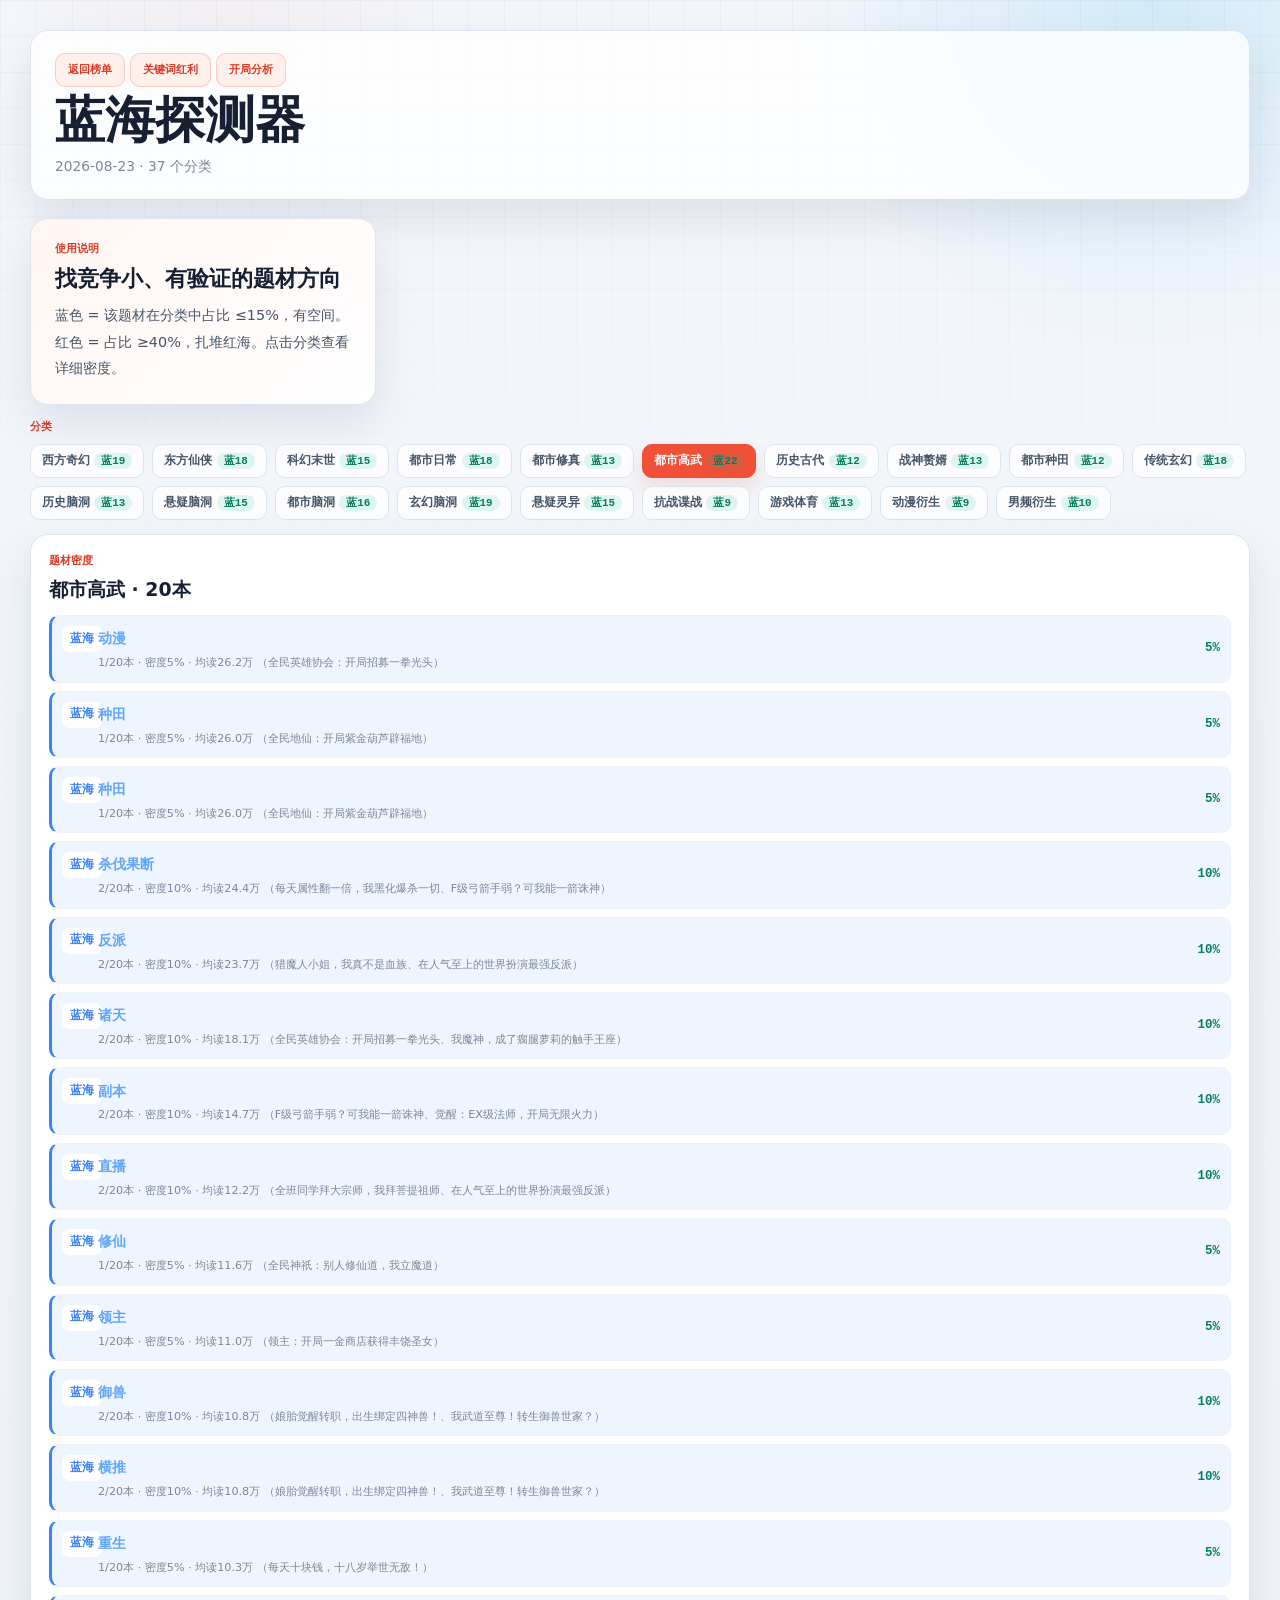
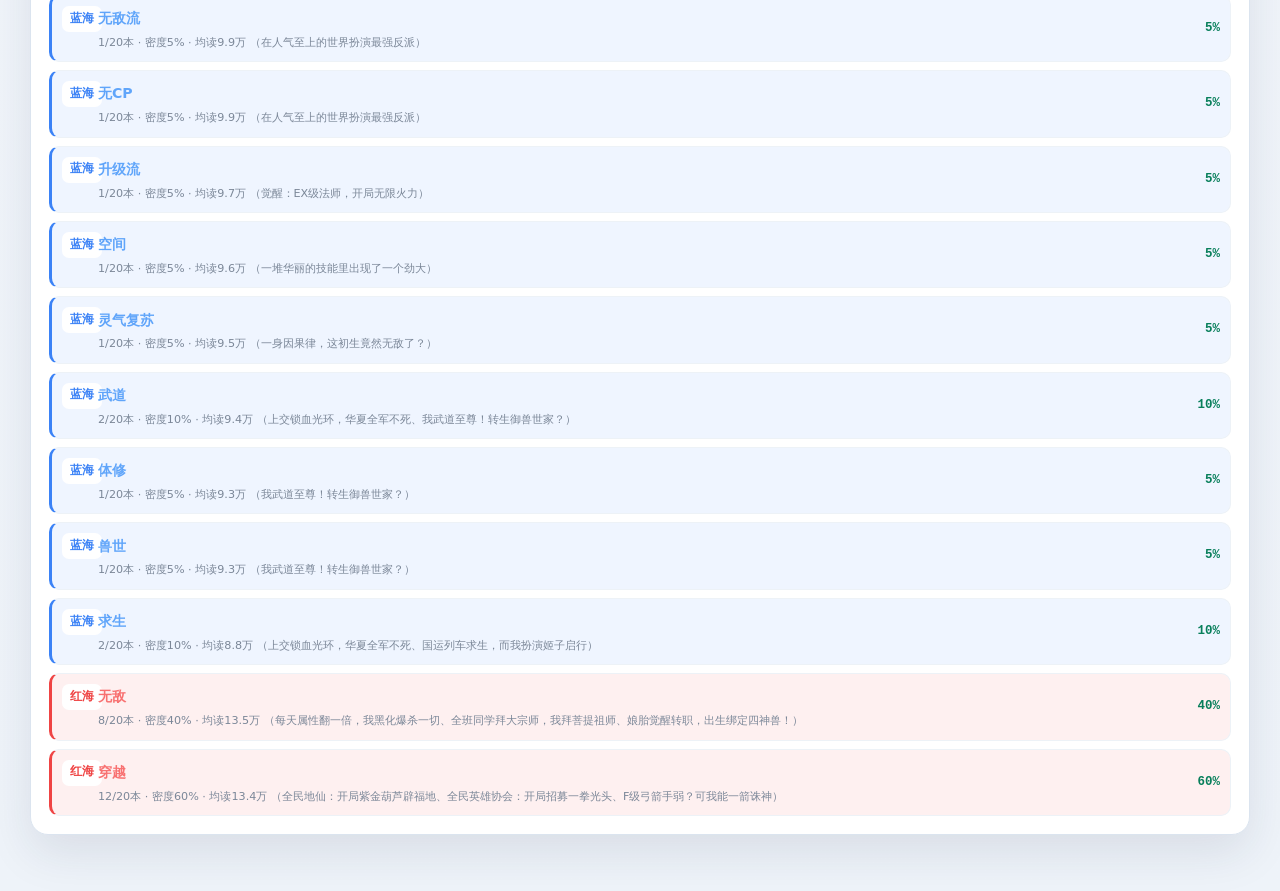
==== commit 633feb07: "remove female content from trend/keyword/blueocean/opening pages - male only" ====
--- a/blueocean.html
+++ b/blueocean.html
@@ -18,11 +18,6 @@
                 <p id="bo-subtitle">加载中...</p>
             </div>
             <div class="trend-controls">
-                <div class="channel-switcher channel-switcher-inline">
-                    <button class="channel-btn active" data-channel="all">全部</button>
-                    <button class="channel-btn" data-channel="female">女频</button>
-                    <button class="channel-btn" data-channel="male">男频</button>
-                </div>
             </div>
         </header>
 
--- a/css/style.css
+++ b/css/style.css
@@ -2692,3 +2692,58 @@
     border: none;
 }
 
+/* ========== Opening Analysis Page ========== */
+#op-ai {
+    line-height: 1.8;
+    font-size: 0.92rem;
+    color: var(--text-secondary);
+    padding: 4px 0;
+}
+#op-ai strong {
+    display: block;
+    margin: 16px 0 6px;
+    font-size: 1rem;
+    color: var(--text-primary);
+    border-left: 3px solid var(--accent);
+    padding-left: 10px;
+}
+#op-ai br + strong {
+    margin-top: 16px;
+}
+
+.op-book-item {
+    display: flex;
+    flex-direction: column;
+    gap: 4px;
+    padding: 12px 14px;
+    border: 1px solid var(--border);
+    border-radius: var(--radius-md);
+    margin-bottom: 8px;
+    transition: border-color 0.18s ease;
+    text-decoration: none;
+    color: inherit;
+}
+.op-book-item:hover {
+    border-color: var(--accent);
+}
+.op-book-item .op-book-title {
+    font-weight: 650;
+    font-size: 0.95rem;
+    color: var(--text-primary);
+}
+.op-book-item .op-book-meta {
+    font-size: 0.78rem;
+    color: var(--text-muted);
+}
+.op-book-item .op-book-intro {
+    font-size: 0.82rem;
+    color: var(--text-muted);
+    line-height: 1.5;
+    margin-top: 2px;
+    display: -webkit-box;
+    -webkit-line-clamp: 2;
+    -webkit-box-orient: vertical;
+    overflow: hidden;
+}
+
+
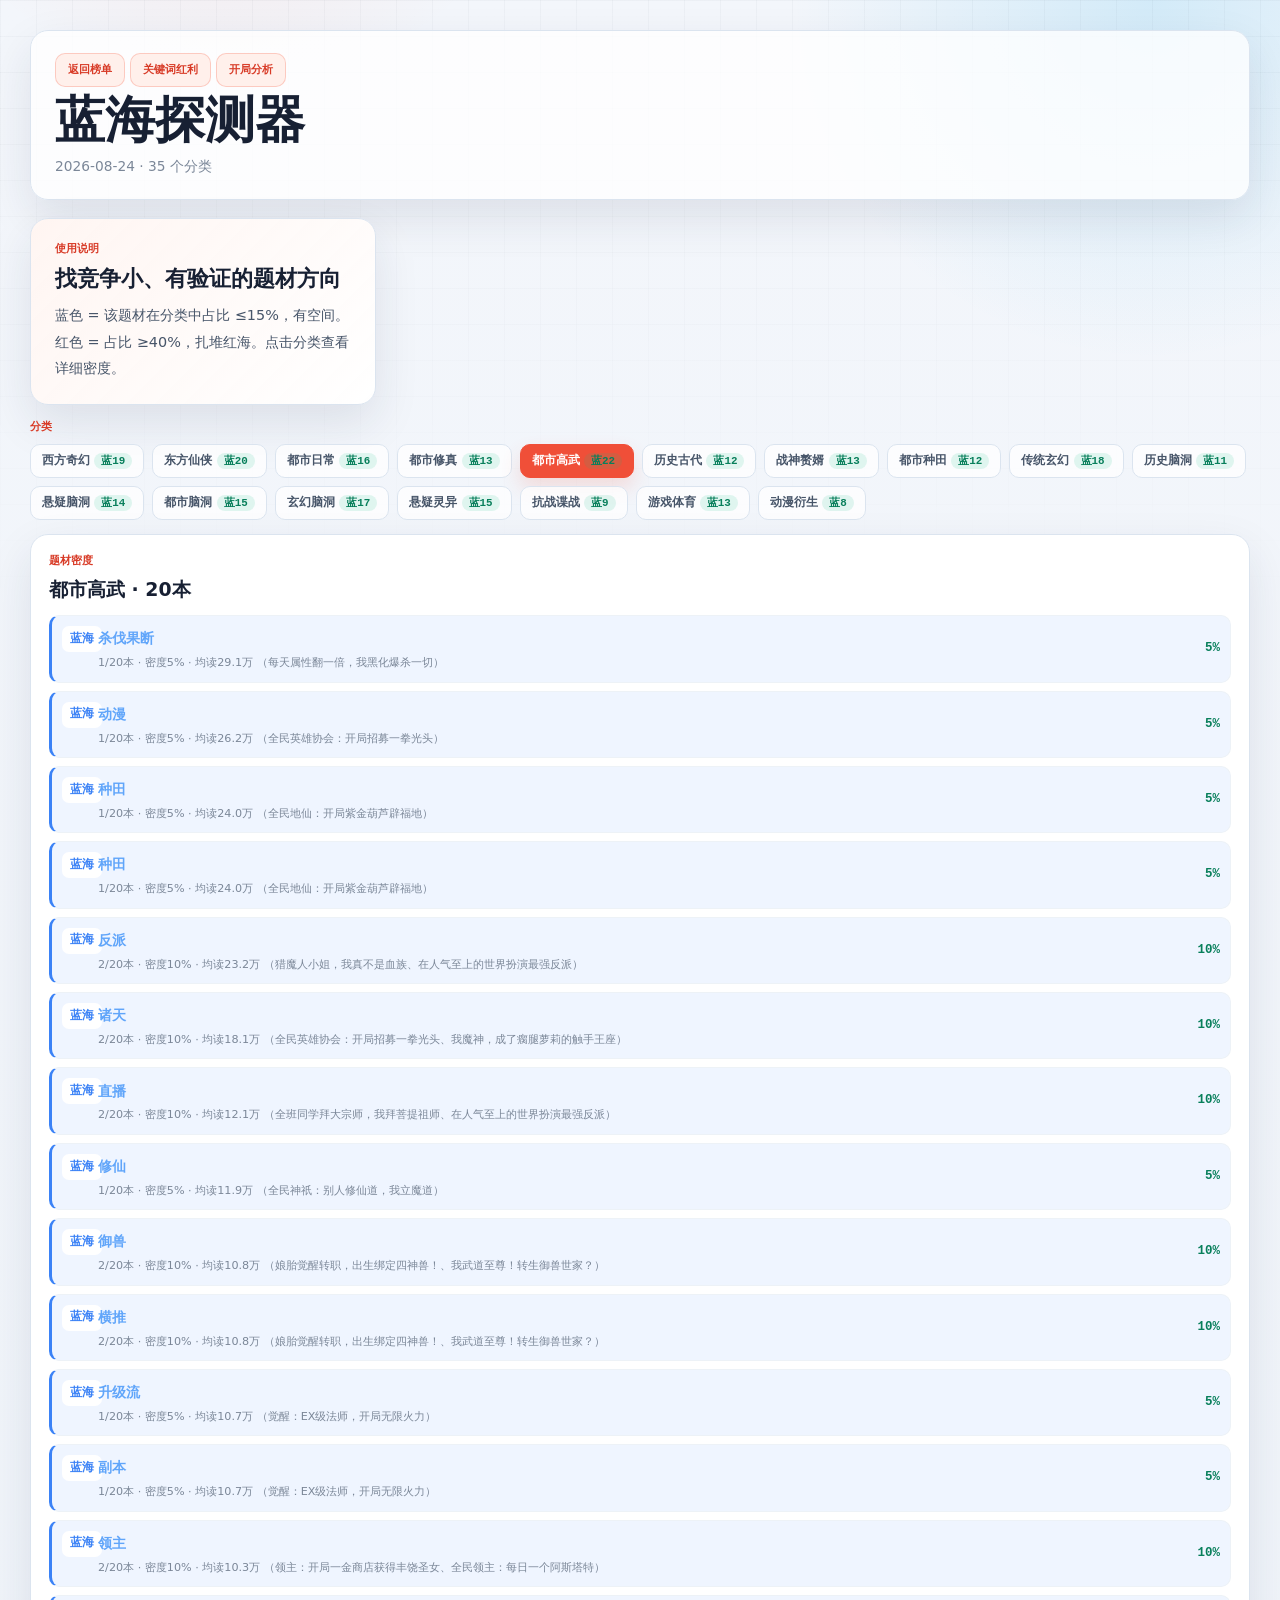
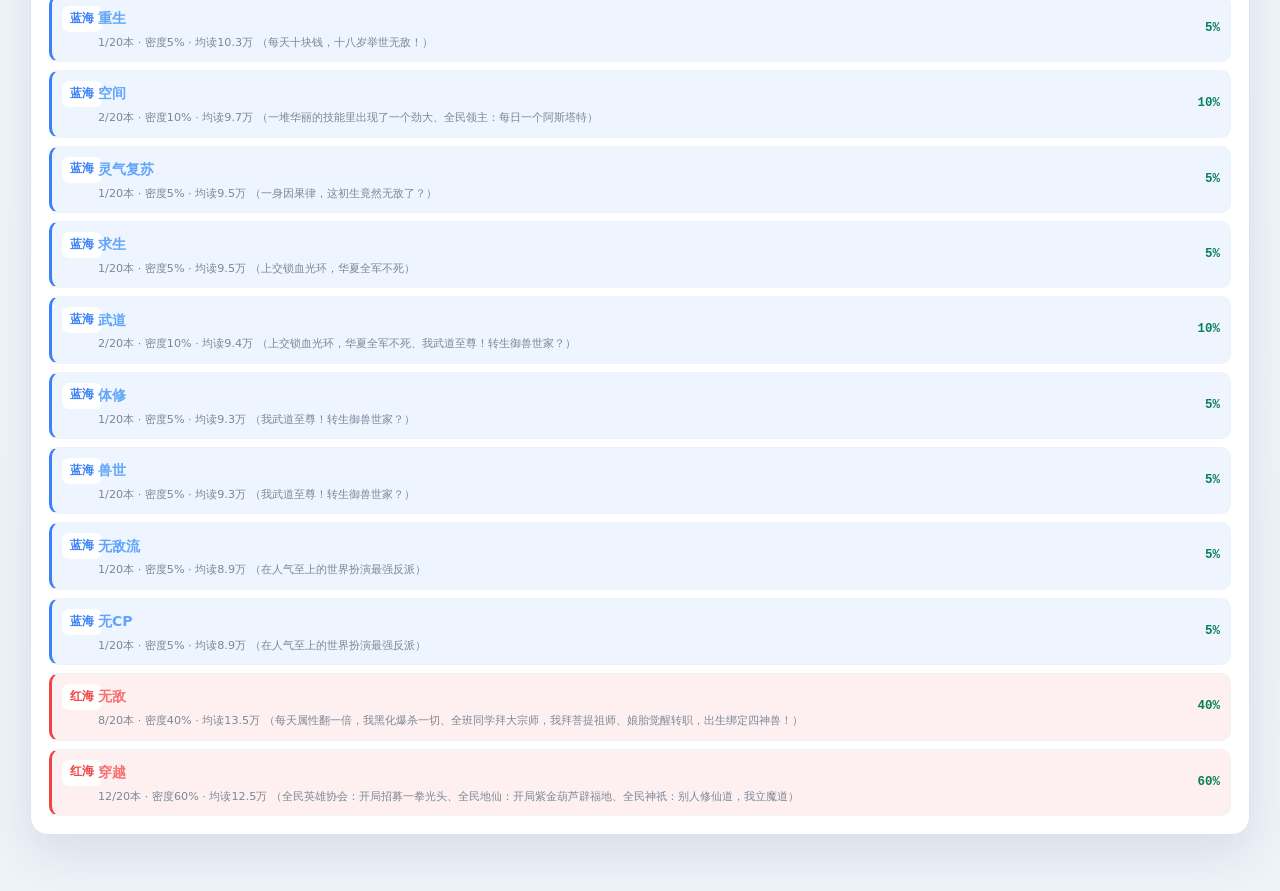
==== commit a16c6c65: "fix opening AI line breaks and book card styling, bump cache version" ====
--- a/blueocean.html
+++ b/blueocean.html
@@ -4,7 +4,7 @@
     <meta charset="UTF-8">
     <meta name="viewport" content="width=device-width, initial-scale=1.0">
     <title>蓝海探测器 · 番茄新书榜</title>
-    <link rel="stylesheet" href="css/style.css">
+    <link rel="stylesheet" href="css/style.css?v=20260824a">
     <meta name="description" content="分析各分类题材密度，发现竞争蓝海方向。">
 </head>
 <body class="trend-page">
@@ -44,6 +44,6 @@
             </section>
         </main>
     </div>
-    <script src="js/blueocean.js"></script>
+    <script src="js/blueocean.js?v=20260824a"></script>
 </body>
 </html>
--- a/css/style.css
+++ b/css/style.css
@@ -2711,38 +2711,69 @@
     margin-top: 16px;
 }
 
+#op-ai p {
+    margin: 0 0 10px;
+    line-height: 1.75;
+}
+#op-ai p:last-child {
+    margin-bottom: 0;
+}
+#op-ai strong {
+    display: block;
+    margin: 0 0 6px;
+    font-size: 1rem;
+    color: var(--text-primary);
+    border-left: 3px solid var(--accent);
+    padding-left: 10px;
+}
+#op-ai p + p {
+    margin-top: 12px;
+}
+
+/* Opening page: full-width single-column layout */
+.market-board-single {
+    grid-template-columns: 1fr;
+}
+.market-board-single .market-summary-card {
+    grid-column: 1 / -1;
+}
+
 .op-book-item {
     display: flex;
     flex-direction: column;
-    gap: 4px;
-    padding: 12px 14px;
+    gap: 3px;
+    padding: 10px 12px;
     border: 1px solid var(--border);
     border-radius: var(--radius-md);
     margin-bottom: 8px;
-    transition: border-color 0.18s ease;
+    transition: border-color 0.18s ease, background-color 0.18s ease;
     text-decoration: none;
     color: inherit;
+    background: var(--panel-solid);
 }
 .op-book-item:hover {
     border-color: var(--accent);
+    background: var(--accent-wash);
 }
 .op-book-item .op-book-title {
-    font-weight: 650;
-    font-size: 0.95rem;
+    font-weight: 660;
+    font-size: 0.96rem;
     color: var(--text-primary);
+    line-height: 1.35;
 }
 .op-book-item .op-book-meta {
-    font-size: 0.78rem;
+    font-size: 0.76rem;
     color: var(--text-muted);
+    line-height: 1.3;
 }
 .op-book-item .op-book-intro {
-    font-size: 0.82rem;
-    color: var(--text-muted);
-    line-height: 1.5;
-    margin-top: 2px;
     display: -webkit-box;
     -webkit-line-clamp: 2;
     -webkit-box-orient: vertical;
+    font-size: 0.8rem;
+    color: var(--text-muted);
+    line-height: 1.5;
+    margin-top: 4px;
     overflow: hidden;
 }
 
